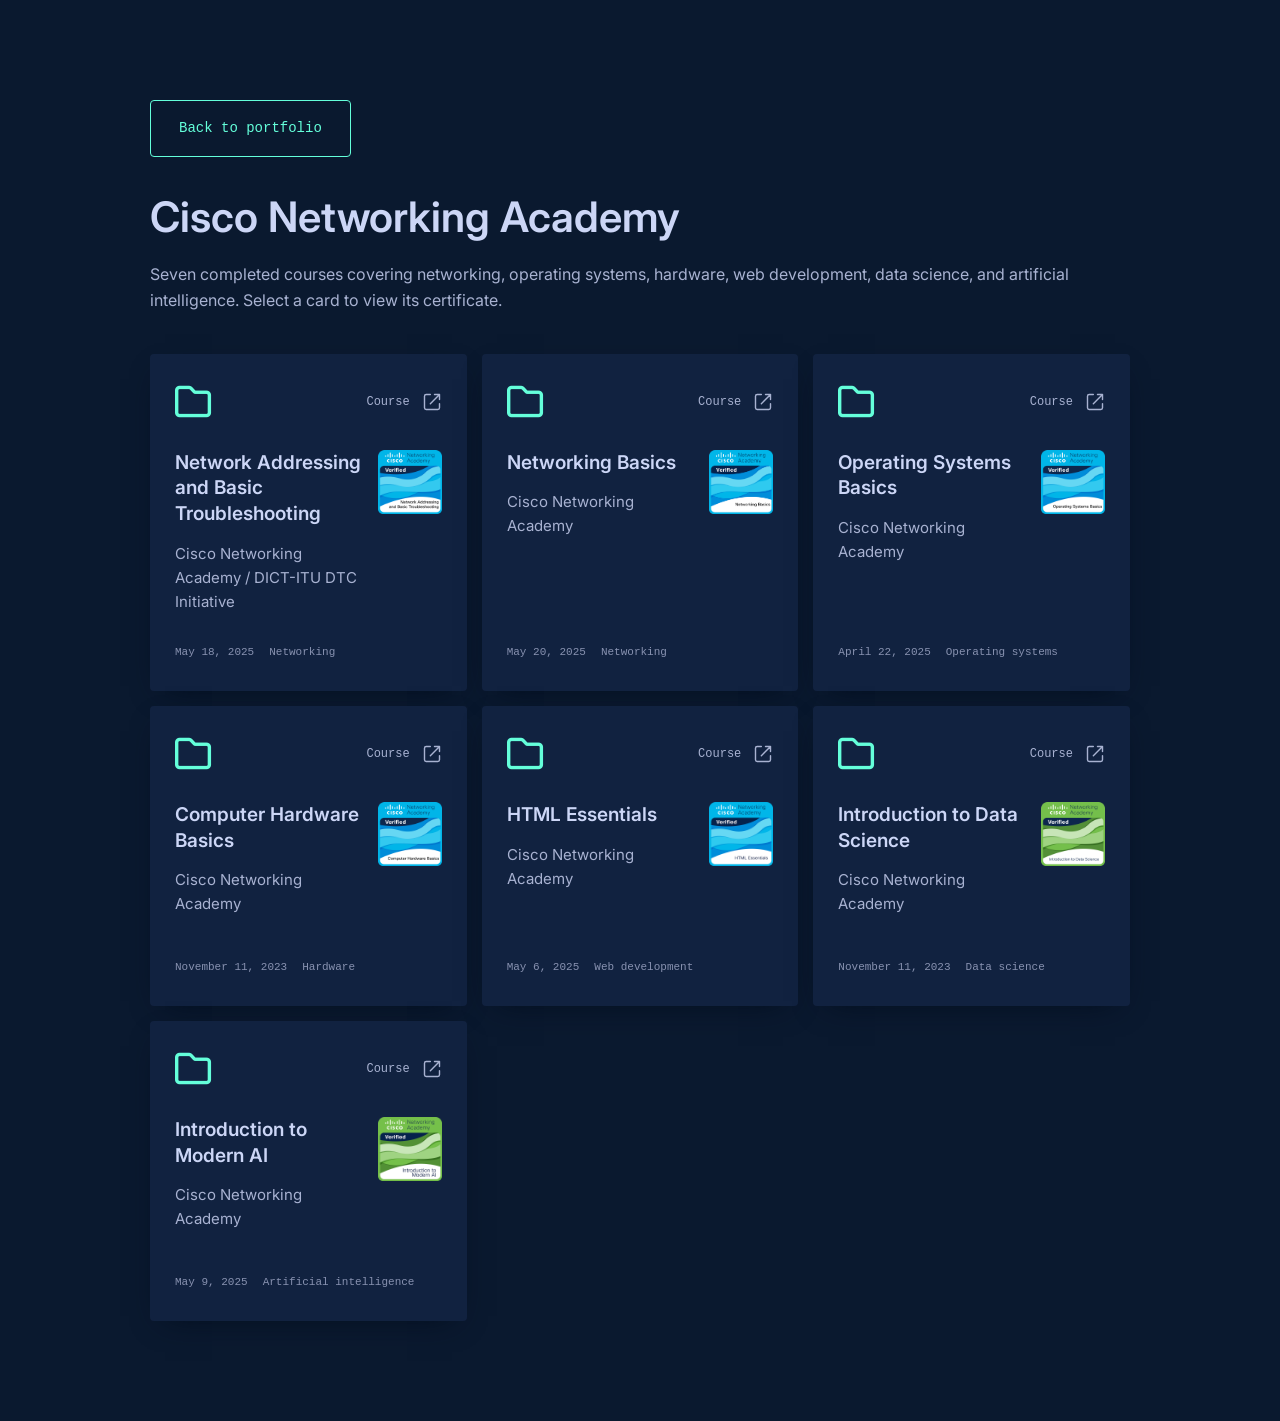
==== cisco-netacad-certifications.html @ fe05e10e "Add files via upload commit" ====
<!DOCTYPE html>
<html lang="en">
<head>
  <meta charset="UTF-8" />
  <meta name="viewport" content="width=device-width, initial-scale=1.0" />
  <title>Cisco Networking Academy Courses | Josua Cabanting</title>
  <link rel="stylesheet" href="style.css" />
  <link rel="stylesheet" href="https://cdnjs.cloudflare.com/ajax/libs/font-awesome/6.5.0/css/all.min.css" />
</head>
<body>
<main>
  <section class="credential-detail" aria-labelledby="netacad-heading">
    <a class="button" href="index.html#certifications">Back to portfolio</a>
    <h1 id="netacad-heading">Cisco Networking Academy</h1>
    <p class="credential-detail-intro">Seven completed courses covering networking, operating systems, hardware, web development, data science, and artificial intelligence. Select a card to view its certificate.</p>
    <div class="credentials-grid">
      <a class="credential-card" href="assets/certificates/CISCO%20NETWORKING%20ACADEMY/Network%20Addressing%20and%20Basic%20Troubleshooting%20Certificate.pdf" target="_blank" rel="noopener noreferrer" aria-label="View Network Addressing and Basic Troubleshooting certificate PDF (opens in a new tab)">
      <div class="credential-card-top"><i class="far fa-folder" aria-hidden="true"></i><span class="credential-card-kind">Course<svg viewBox="0 0 24 24" fill="none" stroke="currentColor" stroke-width="1.7" stroke-linecap="round" stroke-linejoin="round" aria-hidden="true"><path d="M15 3h6v6M10 14 21 3M21 14v5a2 2 0 0 1-2 2H5a2 2 0 0 1-2-2V5a2 2 0 0 1 2-2h5"/></svg></span></div>
      <div class="credential-content"><div class="credential-text"><h3>Network Addressing and Basic Troubleshooting</h3>
      <p>Cisco Networking Academy / DICT-ITU DTC Initiative</p></div><img class="credential-badge" src="assets/certificates/CISCO%20NETWORKING%20ACADEMY%20BADGE/Network%20Addressing%20and%20Basic%20Troubleshooting%20Badge.png" alt="Network Addressing and Basic Troubleshooting badge" width="64" height="64" loading="lazy" decoding="async" /></div>
      
      <ul class="credential-meta"><li>May 18, 2025</li><li>Networking</li></ul>
    </a>
      <a class="credential-card" href="assets/certificates/CISCO%20NETWORKING%20ACADEMY/Networking%20Basics%20Certificate.pdf" target="_blank" rel="noopener noreferrer" aria-label="View Networking Basics certificate PDF (opens in a new tab)">
      <div class="credential-card-top"><i class="far fa-folder" aria-hidden="true"></i><span class="credential-card-kind">Course<svg viewBox="0 0 24 24" fill="none" stroke="currentColor" stroke-width="1.7" stroke-linecap="round" stroke-linejoin="round" aria-hidden="true"><path d="M15 3h6v6M10 14 21 3M21 14v5a2 2 0 0 1-2 2H5a2 2 0 0 1-2-2V5a2 2 0 0 1 2-2h5"/></svg></span></div>
      <div class="credential-content"><div class="credential-text"><h3>Networking Basics</h3>
      <p>Cisco Networking Academy</p></div><img class="credential-badge" src="assets/certificates/CISCO%20NETWORKING%20ACADEMY%20BADGE/Networking%20Basics%20Badge.png" alt="Networking Basics badge" width="64" height="64" loading="lazy" decoding="async" /></div>
      
      <ul class="credential-meta"><li>May 20, 2025</li><li>Networking</li></ul>
    </a>
      <a class="credential-card" href="assets/certificates/CISCO%20NETWORKING%20ACADEMY/Operating%20System%20Basics.pdf" target="_blank" rel="noopener noreferrer" aria-label="View Operating Systems Basics certificate PDF (opens in a new tab)">
      <div class="credential-card-top"><i class="far fa-folder" aria-hidden="true"></i><span class="credential-card-kind">Course<svg viewBox="0 0 24 24" fill="none" stroke="currentColor" stroke-width="1.7" stroke-linecap="round" stroke-linejoin="round" aria-hidden="true"><path d="M15 3h6v6M10 14 21 3M21 14v5a2 2 0 0 1-2 2H5a2 2 0 0 1-2-2V5a2 2 0 0 1 2-2h5"/></svg></span></div>
      <div class="credential-content"><div class="credential-text"><h3>Operating Systems Basics</h3>
      <p>Cisco Networking Academy</p></div><img class="credential-badge" src="assets/certificates/CISCO%20NETWORKING%20ACADEMY%20BADGE/Operating%20System%20Basics%20Badge.png" alt="Operating Systems Basics badge" width="64" height="64" loading="lazy" decoding="async" /></div>
      
      <ul class="credential-meta"><li>April 22, 2025</li><li>Operating systems</li></ul>
    </a>
      <a class="credential-card" href="assets/certificates/CISCO%20NETWORKING%20ACADEMY/Computer%20Hardware%20Basics.pdf" target="_blank" rel="noopener noreferrer" aria-label="View Computer Hardware Basics certificate PDF (opens in a new tab)">
      <div class="credential-card-top"><i class="far fa-folder" aria-hidden="true"></i><span class="credential-card-kind">Course<svg viewBox="0 0 24 24" fill="none" stroke="currentColor" stroke-width="1.7" stroke-linecap="round" stroke-linejoin="round" aria-hidden="true"><path d="M15 3h6v6M10 14 21 3M21 14v5a2 2 0 0 1-2 2H5a2 2 0 0 1-2-2V5a2 2 0 0 1 2-2h5"/></svg></span></div>
      <div class="credential-content"><div class="credential-text"><h3>Computer Hardware Basics</h3>
      <p>Cisco Networking Academy</p></div><img class="credential-badge" src="assets/certificates/CISCO%20NETWORKING%20ACADEMY%20BADGE/Computer%20Hardware%20Basics.png" alt="Computer Hardware Basics badge" width="64" height="64" loading="lazy" decoding="async" /></div>
      
      <ul class="credential-meta"><li>November 11, 2023</li><li>Hardware</li></ul>
    </a>
      <a class="credential-card" href="assets/certificates/CISCO%20NETWORKING%20ACADEMY/HTML%20Essentials%20Certificate.pdf" target="_blank" rel="noopener noreferrer" aria-label="View HTML Essentials certificate PDF (opens in a new tab)">
      <div class="credential-card-top"><i class="far fa-folder" aria-hidden="true"></i><span class="credential-card-kind">Course<svg viewBox="0 0 24 24" fill="none" stroke="currentColor" stroke-width="1.7" stroke-linecap="round" stroke-linejoin="round" aria-hidden="true"><path d="M15 3h6v6M10 14 21 3M21 14v5a2 2 0 0 1-2 2H5a2 2 0 0 1-2-2V5a2 2 0 0 1 2-2h5"/></svg></span></div>
      <div class="credential-content"><div class="credential-text"><h3>HTML Essentials</h3>
      <p>Cisco Networking Academy</p></div><img class="credential-badge" src="assets/certificates/CISCO%20NETWORKING%20ACADEMY%20BADGE/HTML%20Essentials%20Badge.png" alt="HTML Essentials badge" width="64" height="64" loading="lazy" decoding="async" /></div>
      
      <ul class="credential-meta"><li>May 6, 2025</li><li>Web development</li></ul>
    </a>
      <a class="credential-card" href="assets/certificates/CISCO%20NETWORKING%20ACADEMY/Introduction%20to%20Data%20Science.pdf" target="_blank" rel="noopener noreferrer" aria-label="View Introduction to Data Science certificate PDF (opens in a new tab)">
      <div class="credential-card-top"><i class="far fa-folder" aria-hidden="true"></i><span class="credential-card-kind">Course<svg viewBox="0 0 24 24" fill="none" stroke="currentColor" stroke-width="1.7" stroke-linecap="round" stroke-linejoin="round" aria-hidden="true"><path d="M15 3h6v6M10 14 21 3M21 14v5a2 2 0 0 1-2 2H5a2 2 0 0 1-2-2V5a2 2 0 0 1 2-2h5"/></svg></span></div>
      <div class="credential-content"><div class="credential-text"><h3>Introduction to Data Science</h3>
      <p>Cisco Networking Academy</p></div><img class="credential-badge" src="assets/certificates/CISCO%20NETWORKING%20ACADEMY%20BADGE/Introduction%20to%20Data%20Science-Badge.png" alt="Introduction to Data Science badge" width="64" height="64" loading="lazy" decoding="async" /></div>
      
      <ul class="credential-meta"><li>November 11, 2023</li><li>Data science</li></ul>
    </a>
      <a class="credential-card" href="assets/certificates/CISCO%20NETWORKING%20ACADEMY/Introduction%20to%20Modern%20AI%20Certficate.pdf" target="_blank" rel="noopener noreferrer" aria-label="View Introduction to Modern AI certificate PDF (opens in a new tab)">
      <div class="credential-card-top"><i class="far fa-folder" aria-hidden="true"></i><span class="credential-card-kind">Course<svg viewBox="0 0 24 24" fill="none" stroke="currentColor" stroke-width="1.7" stroke-linecap="round" stroke-linejoin="round" aria-hidden="true"><path d="M15 3h6v6M10 14 21 3M21 14v5a2 2 0 0 1-2 2H5a2 2 0 0 1-2-2V5a2 2 0 0 1 2-2h5"/></svg></span></div>
      <div class="credential-content"><div class="credential-text"><h3>Introduction to Modern AI</h3>
      <p>Cisco Networking Academy</p></div><img class="credential-badge" src="assets/certificates/CISCO%20NETWORKING%20ACADEMY%20BADGE/Introduction%20to%20Modern%20AI%20Badge.png" alt="Introduction to Modern AI badge" width="64" height="64" loading="lazy" decoding="async" /></div>
      
      <ul class="credential-meta"><li>May 9, 2025</li><li>Artificial intelligence</li></ul>
    </a>
    </div>
  </section>
</main>
</body>
</html>
---- style.css ----
@import url('https://fonts.googleapis.com/css2?family=Inter:wght@400;500;600;700&display=swap');

:root {
  --navy: #0a192f;
  --light-navy: #112240;
  --lightest-navy: #233554;
  --scrollbar-thumb: #495670;
  --slate: #8892b0;
  --light-slate: #a8b2d1;
  --lightest-slate: #ccd6f6;
  --white: #e6f1ff;
  --green: #64ffda;
  --logo-letter: #45b8a5;
  --green-tint: rgba(100,255,218,0.1);
  --font-sans: 'Inter', -apple-system, BlinkMacSystemFont, 'Segoe UI', sans-serif;
  --font-mono: 'SF Mono', Consolas, 'Liberation Mono', monospace;
}
* { box-sizing: border-box; margin: 0; padding: 0; }
html { scroll-behavior: smooth; -webkit-text-size-adjust: 100%; text-size-adjust: 100%; }
/* Firefox and modern Chromium; the pseudo-elements cover older Chromium/Safari. */
html { scrollbar-width: thin; scrollbar-color: var(--scrollbar-thumb) var(--navy); }
::-webkit-scrollbar { width: 12px; height: 12px; }
::-webkit-scrollbar-track { background: var(--navy); }
::-webkit-scrollbar-thumb { background: var(--scrollbar-thumb); border: 3px solid var(--navy); border-radius: 10px; }
::-webkit-scrollbar-thumb:hover { background: var(--slate); }
::-webkit-scrollbar-corner { background: var(--navy); }
body { background: var(--navy); color: var(--slate); font: 18px/1.6 var(--font-sans); overflow-wrap: break-word; }
body.menu-open { overflow: hidden; }
::selection { background: var(--lightest-navy); color: var(--lightest-slate); }
a { color: inherit; text-decoration: none; transition: color .2s; }
a:hover { color: var(--green); }
button { font: inherit; cursor: pointer; }
img, svg { display: block; max-width: 100%; }
a:focus-visible, button:focus-visible, [tabindex='0']:focus-visible { outline: 2px dashed var(--green); outline-offset: 5px; }
h1, h2, h3 { color: var(--lightest-slate); line-height: 1.2; font-weight: 600; }
.skip-link { position: fixed; top: 0; left: 20px; padding: 12px 20px; color: var(--navy); background: var(--green); transform: translateY(-150%); z-index: 5000; }
.skip-link:focus { transform: translateY(0); }

/* Header */
.navbar { position: fixed; inset: 0 0 auto; height: 100px; padding: 0 50px; display: flex; align-items: center; justify-content: space-between; gap: 30px; background: rgba(10,25,47,.94); border-bottom: 1px solid transparent; -webkit-backdrop-filter: blur(10px); backdrop-filter: blur(10px); z-index: 1000; transition: height .25s, box-shadow .25s, border-color .25s; }
.navbar.is-scrolled { height: 70px; border-bottom-color: rgba(35,53,84,.3); box-shadow: 0 10px 30px -10px rgba(2,12,27,.7); }
.logo-btn { display: block; width: 48px; height: 56px; flex-shrink: 0; color: var(--green); }
.logo-btn svg { width: 100%; height: 100%; overflow: visible; stroke: currentColor; stroke-width: 5; stroke-linejoin: round; }
.logo-btn .logo-shadow { fill: var(--green); stroke: none; }
.logo-btn .logo-face { transform: translate(0, 0); transition: transform .2s ease; }
.logo-btn .logo-face polygon { fill: var(--navy); }
.logo-btn svg text { fill: var(--green); stroke: none; }
.logo-btn:hover .logo-face, .logo-btn:focus-visible .logo-face { transform: translate(-5px, -5px); }
.nav-panel, .nav-links { display: flex; align-items: center; gap: 30px; }
.navbar a { font: 13px var(--font-mono); color: var(--lightest-slate); }
.navbar a:hover { color: var(--green); }
.navbar .logo-btn { color: var(--green); }
.nav-links a span { color: var(--green); margin-right: 6px; }
.button, .resume-btn, .contact-button { display: inline-flex; align-items: center; justify-content: center; width: fit-content; min-height: 56px; padding: 17px 28px; border: 1px solid var(--green); border-radius: 4px; background: transparent; color: var(--green); font: 14px/1.5 var(--font-mono); transition: background .2s, transform .2s; }
.navbar .resume-btn { min-height: 40px; padding: 10px 16px; color: var(--green); }
.button:hover, .resume-btn:hover, .contact-button:hover { background: var(--green-tint); transform: translateY(-3px); }
.menu-toggle, .menu-backdrop { display: none; }

/* Shared content rhythm */
section { width: calc(100% - 300px); max-width: 1000px; margin: 0 auto; padding: 100px 0; scroll-margin-top: 90px; }
.section-title { display: flex; align-items: center; gap: 10px; margin-bottom: 40px; font-size: clamp(24px, 3vw, 28px); line-height: 1.1; letter-spacing: -.5px; }
.section-number { color: var(--green); font: 20px var(--font-mono); font-weight: 400; }
.section-title::after { content: ''; height: 1px; flex: 1; max-width: 300px; margin-left: 10px; background: var(--lightest-navy); }
.hero { min-height: 100vh; min-height: 100svh; display: flex; flex-direction: column; justify-content: center; align-items: flex-start; padding: 140px 0 100px; }
.hero .intro { color: var(--green); font: 16px var(--font-mono); margin-bottom: 24px; }
/* Inter has taller glyphs than the reference's Calibre at the same CSS size. */
.hero h1, .hero h2 { font-size: clamp(40px, 5.5vw, 68px); line-height: 1.1; letter-spacing: -1.5px; }
.hero h2 { color: var(--slate); font-size: clamp(40px, 5.1vw, 64px); margin-top: 10px; }
.hero .summary { max-width: 540px; font-size: 16px; line-height: 1.6; margin: 28px 0 50px; }
.hero .button { min-height: 56px; }

/* About */
.about-section { max-width: 900px; }
.about-content { display: grid; grid-template-columns: minmax(0, 3fr) minmax(0, 2fr); gap: 50px; align-items: start; }
.about-content .text p { margin-bottom: 15px; font-size: 17px; }
.skills-list { display: grid; grid-template-columns: repeat(2, minmax(0,1fr)); gap: 8px 15px; list-style: none; margin-top: 20px; font: 13px/1.6 var(--font-mono); }
.skills-list li { position: relative; padding-left: 20px; }
.skills-list li::before, .tab-panel li::before { content: '\25B9'; color: var(--green); position: absolute; left: 0; }
.about-content .image { padding-top: 5px; }
.img-wrapper { position: relative; isolation: isolate; max-width: 300px; margin: 0 auto; border-radius: 4px; background: var(--green); }
.img-wrapper::after { content: ''; position: absolute; inset: 18px -18px -18px 18px; border: 2px solid var(--green); border-radius: 4px; z-index: -1; transition: transform .2s; }
.img-wrapper img { width: 100%; aspect-ratio: 1; object-fit: cover; border-radius: 4px; filter: grayscale(100%); opacity: .8; mix-blend-mode: multiply; transition: filter .2s, opacity .2s; }
.img-wrapper:hover img { filter: none; opacity: 1; mix-blend-mode: normal; }
.img-wrapper:hover::after { transform: translate(-4px,-4px); }

/* Work experience */
.experience-section { max-width: 700px; }
.experience-wrapper { display: flex; gap: 30px; min-height: 300px; }
.tab-list { display: flex; flex-direction: column; flex: 0 0 140px; }
.tab-button { min-height: 44px; padding: 12px 20px; border: 0; border-left: 2px solid var(--lightest-navy); background: transparent; color: var(--slate); text-align: left; font: 13px var(--font-mono); }
.tab-button:hover, .tab-button.active { background: var(--light-navy); color: var(--green); border-left-color: var(--green); }
.tab-panels { flex: 1; min-width: 0; }
.tab-panel { display: none; }
.tab-panel.active { display: block; }
.tab-panel h3 { font-size: 20px; line-height: 1.5; }
.company { color: var(--green); }
.range { font: 13px/1.5 var(--font-mono); margin: 5px 0 24px; }
.job-details { font: 13px/1.6 var(--font-mono); margin: -12px 0 24px; color: var(--light-slate); }
.tab-panel ul { list-style: none; }
.tab-panel li { position: relative; padding-left: 25px; margin-bottom: 12px; font-size: 17px; }

/* Featured work with overlapping descriptions and alternating layouts. */
.featured-project { display: grid; grid-template-columns: repeat(12,minmax(0,1fr)); align-items: center; margin-bottom: 100px; }
.featured-project:last-child { margin-bottom: 0; }
.project-art { grid-column: 1 / 8; grid-row: 1; min-height: 310px; border-radius: 4px; display: flex; flex-direction: column; align-items: center; justify-content: center; background: linear-gradient(135deg, #12323e, var(--light-navy)); color: var(--green); padding: 35px; }
.project-art svg { width: 240px; opacity: .65; }
.project-art span { margin-top: 18px; font: 12px var(--font-mono); opacity: .7; }
.project-screenshot { position: relative; min-height: 0; padding: 0; overflow: hidden; background: var(--green); box-shadow: 0 10px 30px -15px #020c1b; }
.project-screenshot::after { content: ''; position: absolute; inset: 0; background: rgba(10,25,47,.4); pointer-events: none; transition: opacity .25s; }
.project-screenshot img { width: 100%; height: auto; aspect-ratio: 8 / 5; object-fit: cover; object-position: left top; filter: grayscale(100%) contrast(1.05); mix-blend-mode: multiply; transition: filter .25s; }
.project-screenshot:hover img, .project-screenshot:focus-visible img { filter: none; mix-blend-mode: normal; }
.project-screenshot:hover::after, .project-screenshot:focus-visible::after { opacity: 0; }
.project-content { grid-column: 7 / -1; grid-row: 1; position: relative; text-align: right; z-index: 1; }
.project-eyebrow { color: var(--green); font: 13px/1.5 var(--font-mono); margin-bottom: 10px; }
.project-content h3 { font-size: 24px; line-height: 1.1; letter-spacing: -.5px; margin-bottom: 25px; }
.featured-project--inventory .project-content h3 { font-size: 20px; line-height: 1.3; letter-spacing: -.3px; margin-left: calc(16.6667% + 20px); }
.project-description { padding: 25px; background: var(--light-navy); border-radius: 4px; color: var(--light-slate); box-shadow: 0 10px 30px -15px #020c1b; font-size: 16px; line-height: 1.5; }
.project-tags { display: flex; justify-content: flex-end; flex-wrap: wrap; gap: 10px 18px; list-style: none; margin-top: 25px; font: 13px/1.5 var(--font-mono); color: var(--light-slate); }
.featured-project:nth-of-type(even) .project-art { grid-column: 6 / -1; }
.featured-project:nth-of-type(even) .project-content { grid-column: 1 / 7; text-align: left; }
.featured-project:nth-of-type(even) .project-tags { justify-content: flex-start; }
.project-links { display: flex; justify-content: flex-end; gap: 10px; margin-top: 15px; }
.project-links a { display: inline-flex; align-items: center; justify-content: center; width: 44px; height: 44px; color: var(--lightest-slate); }
.project-links a:hover { color: var(--green); }
.project-links svg { width: 22px; height: 22px; }
.featured-project:nth-of-type(even) .project-links { justify-content: flex-start; }

/* Learning cards follow the reference's noteworthy-project grid. */
.credentials-section > h2 { text-align: center; font-size: clamp(23px, 3vw, 28px); line-height: 1.3; letter-spacing: -.5px; }
.credentials-subtitle { margin: 15px auto 45px; text-align: center; color: var(--green); font: 13px/1.7 var(--font-mono); }
.credentials-grid { display: grid; grid-template-columns: repeat(3, minmax(0, 1fr)); gap: 15px; }
.credential-card { display: flex; flex-direction: column; min-width: 0; min-height: 300px; padding: 30px 25px; border-radius: 4px; background: var(--light-navy); box-shadow: 0 10px 30px -15px #020c1b; cursor: pointer; transition: transform .25s; }
.credential-card[hidden], .credentials-toggle[hidden] { display: none; }
.credential-card:hover, .credential-card:focus-visible { transform: translateY(-7px); }
.credential-card-top { display: flex; align-items: center; justify-content: space-between; gap: 12px; margin-bottom: 30px; }
.credential-card-top i { font-size: 36px; color: var(--green); }
.credential-card-top span { color: var(--light-slate); font: 12px var(--font-mono); }
.credential-card-kind { display: inline-flex; align-items: center; gap: 12px; }
.credential-card-kind svg { width: 20px; height: 20px; }
.credential-content { display: grid; grid-template-columns: minmax(0, 1fr) 64px; align-items: start; gap: 12px; }
.credential-text { min-width: 0; }
.credential-badge { width: 64px; height: 64px; object-fit: contain; border-radius: 4px; }
.credential-logo { padding: 5px; background: #fff; }
.credential-badge-set { display: grid; grid-template-columns: repeat(5, minmax(0, 1fr)); gap: 8px; margin-top: 20px; }
.credential-badge-set img { width: 100%; height: 44px; object-fit: contain; }
.credential-detail > .button { margin-bottom: 35px; }
.credential-detail h1 { font-size: clamp(26px, 4vw, 42px); line-height: 1.2; }
.credential-detail-intro { margin: 20px 0 40px; font-size: 16px; color: var(--light-slate); }
.credential-card h3 { font-size: 19px; line-height: 1.35; margin-bottom: 15px; transition: color .2s; }
.credential-card:hover h3, .credential-card:focus-visible h3, .credential-card:hover .credential-card-kind, .credential-card:focus-visible .credential-card-kind { color: var(--green); }
.credential-card p { font-size: 15px; line-height: 1.6; color: var(--light-slate); }
.credential-card .credential-status { margin-top: 12px; font: 11px/1.6 var(--font-mono); color: var(--slate); }
.credentials-toggle { display: flex; margin: 45px auto 0; }
.credential-meta { display: flex; flex-wrap: wrap; gap: 8px 15px; list-style: none; margin-top: auto; padding-top: 30px; color: var(--slate); font: 11px/1.6 var(--font-mono); }

/* Contact and edge rails */
.contact-section { max-width: 600px; text-align: center; padding: 120px 0 160px; }
.contact-subtitle { color: var(--green); font: 16px var(--font-mono); margin-bottom: 20px; }
.contact-subtitle .section-number { font-size: inherit; }
.contact-title { font-size: clamp(40px, 5vw, 60px); margin-bottom: 22px; }
.contact-content p { font-size: 17px; }
.contact-button { margin-top: 45px; }
.contact-content .contact-phone { margin-top: 20px; font: 14px/1.6 var(--font-mono); }
.contact-phone a { display: inline-flex; align-items: center; justify-content: center; gap: 10px; min-height: 44px; padding: 8px 12px; color: var(--green); }
.contact-phone a:hover { text-decoration: underline; text-underline-offset: 4px; }
footer { padding: 20px 24px 28px; text-align: center; font: 12px/1.8 var(--font-mono); }
.social-icons, .email-container { position: fixed; bottom: 0; z-index: 20; }
.social-icons { left: 40px; }
.social-icons ul { list-style: none; display: flex; flex-direction: column; align-items: center; gap: 5px; }
.social-icons a { display: flex; align-items: center; justify-content: center; width: 40px; height: 44px; font-size: 19px; transition: transform .2s, color .2s; }
.social-icons a:hover { transform: translateY(-3px); }
.email-container { right: 40px; display: flex; align-items: center; flex-direction: column; }
.email-link { padding: 10px; margin-bottom: 20px; writing-mode: vertical-rl; font: 12px var(--font-mono); letter-spacing: .1em; }
.social-icons::after, .email-container::after { content: ''; display: block; width: 1px; height: 90px; margin: 20px auto 0; background: var(--light-slate); }
.email-container::after { margin-top: 0; }

/* Intro animation */
#page-loader { position: fixed; inset: 0; display: flex; align-items: center; justify-content: center; background: #020c1b; z-index: 2000; pointer-events: none; animation: loaderExit .35s ease 1.85s forwards; transition: opacity .3s, visibility .3s; }
#page-loader.fade-out { opacity: 0; visibility: hidden; }
.loader-hex { width: 100px; height: 100px; transform-origin: center; animation: loaderShrink .35s ease-in-out 1.5s forwards; }
.hex-outline { fill: none; stroke: var(--green); stroke-width: 5; stroke-linejoin: round; stroke-linecap: round; stroke-dasharray: 1; stroke-dashoffset: 1; animation: drawHex .9s ease-in-out forwards; }
.hex-letter { fill: var(--logo-letter); font: 500 42px var(--font-sans); opacity: 0; animation: fadeIn .3s ease .7s forwards; }
@keyframes drawHex {
  0% { stroke-dashoffset: 1; stroke-dasharray: 1; }
  99.9% { stroke-dashoffset: 0; stroke-dasharray: 1; }
  100% { stroke-dashoffset: 0; stroke-dasharray: none; }
}
@keyframes fadeIn { to { opacity: 1; } }
@keyframes loaderShrink { to { transform: scale(.1); opacity: 0; } }
@keyframes loaderExit { to { opacity: 0; visibility: hidden; } }

@media (max-width: 1080px) {
  .credentials-grid { grid-template-columns: repeat(2, minmax(0, 1fr)); }
  section { width: calc(100% - 200px); }
  .navbar { padding: 0 40px; }
  .nav-panel, .nav-links { gap: 20px; }
  .social-icons { left: 20px; }
  .email-container { right: 20px; }
  .about-content { gap: 35px; }
}
@media (max-width: 768px) {
  section { width: calc(100% - 100px); padding: 80px 0; scroll-margin-top: 80px; }
  .navbar { height: 80px; padding: 0 30px; }
  .navbar.is-scrolled { height: 80px; }
  .nav-panel { gap: 15px; }
  .nav-links { gap: 15px; }
  .navbar a { font-size: 11px; }
  .nav-links a span { margin-right: 3px; }
  .hero { padding: 130px 0 100px; }
  .hero h1, .hero h2 { font-size: clamp(36px,7vw,52px); letter-spacing: -1px; }
  .about-content { grid-template-columns: 1fr; }
  .about-content .image { max-width: 260px; width: 75%; margin: 20px auto 0; }
  .section-title::after { margin-left: 0; }
  .project-content, .featured-project:nth-of-type(even) .project-content { grid-column: 1 / -1; text-align: left; padding: 35px; }
  .project-art, .featured-project:nth-of-type(even) .project-art { grid-column: 1 / -1; align-self: stretch; min-height: 300px; opacity: .15; }
  .project-art span { display: none; }
  .project-description { padding: 0; background: transparent; box-shadow: none; }
  .project-tags { justify-content: flex-start; }
  .project-links { justify-content: flex-start; }
  .featured-project { margin-bottom: 40px; background: var(--light-navy); border-radius: 4px; }
  .featured-project--inventory { display: block; overflow: hidden; }
  .featured-project--inventory .project-screenshot { min-height: 0; opacity: 1; border-radius: 4px 4px 0 0; }
  .featured-project--inventory .project-screenshot img { aspect-ratio: auto; filter: none; mix-blend-mode: normal; }
  .featured-project--inventory .project-screenshot::after { display: none; }
  .featured-project--inventory .project-content h3 { margin-left: 0; }
  .social-icons, .email-container { position: static; }
  .social-icons ul { flex-direction: row; justify-content: center; gap: 15px; }
  .social-icons::after, .email-container::after { display: none; }
  .email-container { padding: 10px 24px 25px; }
  .email-link { writing-mode: horizontal-tb; margin-bottom: 0; overflow-wrap: anywhere; text-align: center; }
  .contact-section { padding: 100px 0; }
}
/* The enhanced drawer only hides links once JavaScript is ready. */
@media (max-width: 700px) {
  .navbar { height: auto; min-height: 80px; flex-wrap: wrap; }
  .nav-panel { flex: 1; flex-wrap: wrap; justify-content: flex-end; padding: 15px 0; }
  .nav-links { flex-wrap: wrap; justify-content: flex-end; }
  .nav-ready.navbar { height: 80px; flex-wrap: nowrap; }
  .nav-ready .nav-panel { position: fixed; top: 0; right: 0; width: min(75vw,400px); height: 100vh; height: 100dvh; padding: 100px 30px 50px; flex-direction: column; flex-wrap: nowrap; justify-content: center; gap: 35px; background: var(--light-navy); box-shadow: -10px 0 30px -15px #020c1b; transform: translateX(110%); visibility: hidden; transition: transform .25s, visibility .25s; overflow-y: auto; }
  .nav-ready.nav-open .nav-panel { transform: translateX(0); visibility: visible; }
  .nav-ready .nav-links { flex-direction: column; gap: 18px; }
  .nav-links a { min-height: 44px; display: flex; align-items: center; }
  .nav-ready .nav-links a { flex-direction: column; justify-content: center; font-size: 16px; gap: 6px; }
  .nav-ready .nav-links a span { font-size: 14px; margin: 0; }
  .nav-ready .resume-btn { min-height: 48px; padding: 12px 30px; font-size: 14px; }
  .nav-ready .menu-toggle { display: flex; flex-direction: column; justify-content: center; align-items: flex-end; gap: 7px; width: 44px; height: 44px; border: 0; background: transparent; z-index: 1; }
  .menu-toggle span { display: block; width: 30px; height: 2px; background: var(--green); transition: transform .2s, opacity .2s; }
  .menu-toggle span:nth-child(2) { width: 25px; }
  .menu-toggle span:nth-child(3) { width: 20px; }
  .nav-open .menu-toggle span:first-child { transform: translateY(9px) rotate(45deg); }
  .nav-open .menu-toggle span:nth-child(2) { opacity: 0; }
  .nav-open .menu-toggle span:last-child { width: 30px; transform: translateY(-9px) rotate(-45deg); }
  .menu-backdrop:not([hidden]) { display: block; position: fixed; inset: 0; border: 0; background: rgba(2,12,27,.65); -webkit-backdrop-filter: blur(4px); backdrop-filter: blur(4px); z-index: 999; }
  .experience-wrapper { flex-direction: column; gap: 25px; }
  .tab-list { flex: 0 0 auto; flex-direction: row; overflow-x: auto; }
  .tab-button { flex-shrink: 0; border-left: 0; border-bottom: 2px solid var(--lightest-navy); padding: 12px 16px; }
  .tab-button:hover, .tab-button.active { border-bottom-color: var(--green); }
}
@media (max-width: 480px) {
  .credentials-grid { grid-template-columns: 1fr; }
  .credential-card { min-height: 260px; }
  body { font-size: 16px; }
  section { width: calc(100% - 50px); padding: 70px 0; }
  .navbar { padding: 0 25px; }
  .hero { padding: 120px 0 80px; }
  .hero .intro { font-size: 14px; margin-bottom: 22px; }
  .hero h1, .hero h2 { font-size: clamp(30px,8.5vw,38px); letter-spacing: -1px; }
  .hero .summary { font-size: 16px; margin: 24px 0 35px; }
  .hero .button { padding: 17px 24px; }
  .section-title { font-size: 23px; gap: 8px; }
  .section-number { font-size: 16px; }
  .about-content .text p, .tab-panel li, .project-description, .contact-content p { font-size: 16px; }
  .project-content, .featured-project:nth-of-type(even) .project-content { padding: 28px 24px; }
  .project-content h3 { font-size: 23px; }
  .project-tags { gap: 8px 12px; }
  .skills-list { font-size: 12px; }
}
@media (max-width: 700px) and (max-height: 600px) {
  .nav-ready .nav-panel { justify-content: flex-start; padding: 80px 24px 32px; }
}
@media (max-width: 360px) {
  .skills-list { grid-template-columns: 1fr; }
  .section-title { font-size: 21px; }
}
@media (prefers-reduced-motion: reduce) {
  html { scroll-behavior: auto; }
  *, *::before, *::after { animation-duration: .01ms !important; animation-delay: 0ms !important; transition-duration: .01ms !important; }
}
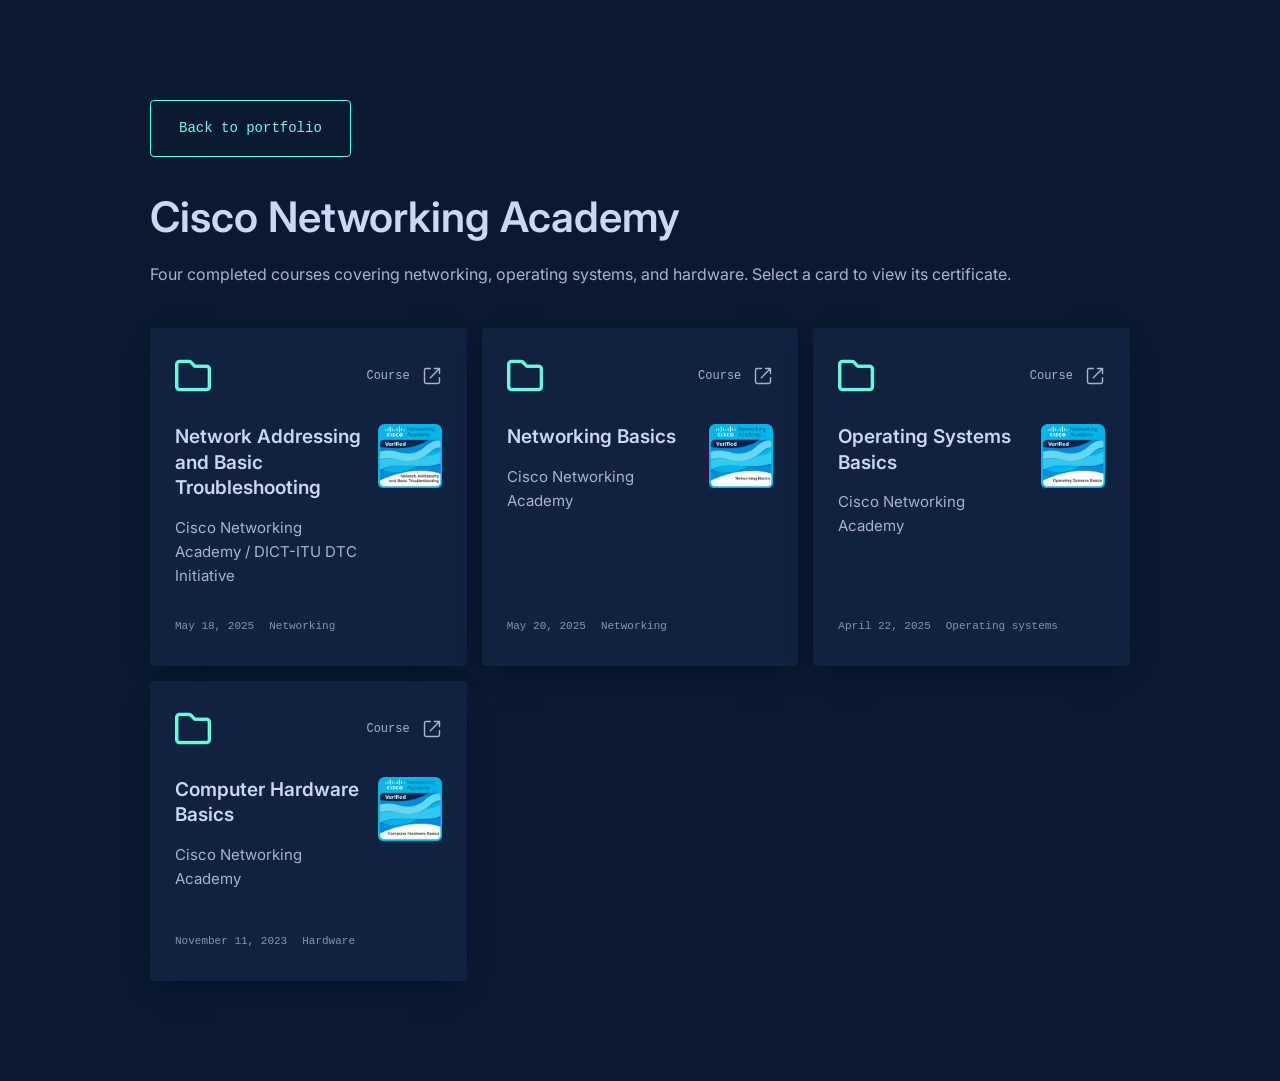
==== commit b4aa2517: "Add files via upload commit" ====
--- a/cisco-netacad-certifications.html
+++ b/cisco-netacad-certifications.html
@@ -1,70 +1,50 @@
-<!DOCTYPE html>
-<html lang="en">
-<head>
-  <meta charset="UTF-8" />
-  <meta name="viewport" content="width=device-width, initial-scale=1.0" />
-  <title>Cisco Networking Academy Courses | Josua Cabanting</title>
-  <link rel="stylesheet" href="style.css" />
-  <link rel="stylesheet" href="https://cdnjs.cloudflare.com/ajax/libs/font-awesome/6.5.0/css/all.min.css" />
-</head>
-<body>
-<main>
-  <section class="credential-detail" aria-labelledby="netacad-heading">
-    <a class="button" href="index.html#certifications">Back to portfolio</a>
-    <h1 id="netacad-heading">Cisco Networking Academy</h1>
-    <p class="credential-detail-intro">Seven completed courses covering networking, operating systems, hardware, web development, data science, and artificial intelligence. Select a card to view its certificate.</p>
-    <div class="credentials-grid">
-      <a class="credential-card" href="assets/certificates/CISCO%20NETWORKING%20ACADEMY/Network%20Addressing%20and%20Basic%20Troubleshooting%20Certificate.pdf" target="_blank" rel="noopener noreferrer" aria-label="View Network Addressing and Basic Troubleshooting certificate PDF (opens in a new tab)">
-      <div class="credential-card-top"><i class="far fa-folder" aria-hidden="true"></i><span class="credential-card-kind">Course<svg viewBox="0 0 24 24" fill="none" stroke="currentColor" stroke-width="1.7" stroke-linecap="round" stroke-linejoin="round" aria-hidden="true"><path d="M15 3h6v6M10 14 21 3M21 14v5a2 2 0 0 1-2 2H5a2 2 0 0 1-2-2V5a2 2 0 0 1 2-2h5"/></svg></span></div>
-      <div class="credential-content"><div class="credential-text"><h3>Network Addressing and Basic Troubleshooting</h3>
-      <p>Cisco Networking Academy / DICT-ITU DTC Initiative</p></div><img class="credential-badge" src="assets/certificates/CISCO%20NETWORKING%20ACADEMY%20BADGE/Network%20Addressing%20and%20Basic%20Troubleshooting%20Badge.png" alt="Network Addressing and Basic Troubleshooting badge" width="64" height="64" loading="lazy" decoding="async" /></div>
-      
-      <ul class="credential-meta"><li>May 18, 2025</li><li>Networking</li></ul>
-    </a>
-      <a class="credential-card" href="assets/certificates/CISCO%20NETWORKING%20ACADEMY/Networking%20Basics%20Certificate.pdf" target="_blank" rel="noopener noreferrer" aria-label="View Networking Basics certificate PDF (opens in a new tab)">
-      <div class="credential-card-top"><i class="far fa-folder" aria-hidden="true"></i><span class="credential-card-kind">Course<svg viewBox="0 0 24 24" fill="none" stroke="currentColor" stroke-width="1.7" stroke-linecap="round" stroke-linejoin="round" aria-hidden="true"><path d="M15 3h6v6M10 14 21 3M21 14v5a2 2 0 0 1-2 2H5a2 2 0 0 1-2-2V5a2 2 0 0 1 2-2h5"/></svg></span></div>
-      <div class="credential-content"><div class="credential-text"><h3>Networking Basics</h3>
-      <p>Cisco Networking Academy</p></div><img class="credential-badge" src="assets/certificates/CISCO%20NETWORKING%20ACADEMY%20BADGE/Networking%20Basics%20Badge.png" alt="Networking Basics badge" width="64" height="64" loading="lazy" decoding="async" /></div>
-      
-      <ul class="credential-meta"><li>May 20, 2025</li><li>Networking</li></ul>
-    </a>
-      <a class="credential-card" href="assets/certificates/CISCO%20NETWORKING%20ACADEMY/Operating%20System%20Basics.pdf" target="_blank" rel="noopener noreferrer" aria-label="View Operating Systems Basics certificate PDF (opens in a new tab)">
-      <div class="credential-card-top"><i class="far fa-folder" aria-hidden="true"></i><span class="credential-card-kind">Course<svg viewBox="0 0 24 24" fill="none" stroke="currentColor" stroke-width="1.7" stroke-linecap="round" stroke-linejoin="round" aria-hidden="true"><path d="M15 3h6v6M10 14 21 3M21 14v5a2 2 0 0 1-2 2H5a2 2 0 0 1-2-2V5a2 2 0 0 1 2-2h5"/></svg></span></div>
-      <div class="credential-content"><div class="credential-text"><h3>Operating Systems Basics</h3>
-      <p>Cisco Networking Academy</p></div><img class="credential-badge" src="assets/certificates/CISCO%20NETWORKING%20ACADEMY%20BADGE/Operating%20System%20Basics%20Badge.png" alt="Operating Systems Basics badge" width="64" height="64" loading="lazy" decoding="async" /></div>
-      
-      <ul class="credential-meta"><li>April 22, 2025</li><li>Operating systems</li></ul>
-    </a>
-      <a class="credential-card" href="assets/certificates/CISCO%20NETWORKING%20ACADEMY/Computer%20Hardware%20Basics.pdf" target="_blank" rel="noopener noreferrer" aria-label="View Computer Hardware Basics certificate PDF (opens in a new tab)">
-      <div class="credential-card-top"><i class="far fa-folder" aria-hidden="true"></i><span class="credential-card-kind">Course<svg viewBox="0 0 24 24" fill="none" stroke="currentColor" stroke-width="1.7" stroke-linecap="round" stroke-linejoin="round" aria-hidden="true"><path d="M15 3h6v6M10 14 21 3M21 14v5a2 2 0 0 1-2 2H5a2 2 0 0 1-2-2V5a2 2 0 0 1 2-2h5"/></svg></span></div>
-      <div class="credential-content"><div class="credential-text"><h3>Computer Hardware Basics</h3>
-      <p>Cisco Networking Academy</p></div><img class="credential-badge" src="assets/certificates/CISCO%20NETWORKING%20ACADEMY%20BADGE/Computer%20Hardware%20Basics.png" alt="Computer Hardware Basics badge" width="64" height="64" loading="lazy" decoding="async" /></div>
-      
-      <ul class="credential-meta"><li>November 11, 2023</li><li>Hardware</li></ul>
-    </a>
-      <a class="credential-card" href="assets/certificates/CISCO%20NETWORKING%20ACADEMY/HTML%20Essentials%20Certificate.pdf" target="_blank" rel="noopener noreferrer" aria-label="View HTML Essentials certificate PDF (opens in a new tab)">
-      <div class="credential-card-top"><i class="far fa-folder" aria-hidden="true"></i><span class="credential-card-kind">Course<svg viewBox="0 0 24 24" fill="none" stroke="currentColor" stroke-width="1.7" stroke-linecap="round" stroke-linejoin="round" aria-hidden="true"><path d="M15 3h6v6M10 14 21 3M21 14v5a2 2 0 0 1-2 2H5a2 2 0 0 1-2-2V5a2 2 0 0 1 2-2h5"/></svg></span></div>
-      <div class="credential-content"><div class="credential-text"><h3>HTML Essentials</h3>
-      <p>Cisco Networking Academy</p></div><img class="credential-badge" src="assets/certificates/CISCO%20NETWORKING%20ACADEMY%20BADGE/HTML%20Essentials%20Badge.png" alt="HTML Essentials badge" width="64" height="64" loading="lazy" decoding="async" /></div>
-      
-      <ul class="credential-meta"><li>May 6, 2025</li><li>Web development</li></ul>
-    </a>
-      <a class="credential-card" href="assets/certificates/CISCO%20NETWORKING%20ACADEMY/Introduction%20to%20Data%20Science.pdf" target="_blank" rel="noopener noreferrer" aria-label="View Introduction to Data Science certificate PDF (opens in a new tab)">
-      <div class="credential-card-top"><i class="far fa-folder" aria-hidden="true"></i><span class="credential-card-kind">Course<svg viewBox="0 0 24 24" fill="none" stroke="currentColor" stroke-width="1.7" stroke-linecap="round" stroke-linejoin="round" aria-hidden="true"><path d="M15 3h6v6M10 14 21 3M21 14v5a2 2 0 0 1-2 2H5a2 2 0 0 1-2-2V5a2 2 0 0 1 2-2h5"/></svg></span></div>
-      <div class="credential-content"><div class="credential-text"><h3>Introduction to Data Science</h3>
-      <p>Cisco Networking Academy</p></div><img class="credential-badge" src="assets/certificates/CISCO%20NETWORKING%20ACADEMY%20BADGE/Introduction%20to%20Data%20Science-Badge.png" alt="Introduction to Data Science badge" width="64" height="64" loading="lazy" decoding="async" /></div>
-      
-      <ul class="credential-meta"><li>November 11, 2023</li><li>Data science</li></ul>
-    </a>
-      <a class="credential-card" href="assets/certificates/CISCO%20NETWORKING%20ACADEMY/Introduction%20to%20Modern%20AI%20Certficate.pdf" target="_blank" rel="noopener noreferrer" aria-label="View Introduction to Modern AI certificate PDF (opens in a new tab)">
-      <div class="credential-card-top"><i class="far fa-folder" aria-hidden="true"></i><span class="credential-card-kind">Course<svg viewBox="0 0 24 24" fill="none" stroke="currentColor" stroke-width="1.7" stroke-linecap="round" stroke-linejoin="round" aria-hidden="true"><path d="M15 3h6v6M10 14 21 3M21 14v5a2 2 0 0 1-2 2H5a2 2 0 0 1-2-2V5a2 2 0 0 1 2-2h5"/></svg></span></div>
-      <div class="credential-content"><div class="credential-text"><h3>Introduction to Modern AI</h3>
-      <p>Cisco Networking Academy</p></div><img class="credential-badge" src="assets/certificates/CISCO%20NETWORKING%20ACADEMY%20BADGE/Introduction%20to%20Modern%20AI%20Badge.png" alt="Introduction to Modern AI badge" width="64" height="64" loading="lazy" decoding="async" /></div>
-      
-      <ul class="credential-meta"><li>May 9, 2025</li><li>Artificial intelligence</li></ul>
-    </a>
-    </div>
-  </section>
-</main>
-</body>
-</html>
+<!DOCTYPE html>
+<html lang="en">
+<head>
+  <meta charset="UTF-8" />
+  <meta name="viewport" content="width=device-width, initial-scale=1.0" />
+  <title>Cisco Networking Academy Courses | Josua Cabanting</title>
+  <link rel="stylesheet" href="style.css?v=20261014-badges" />
+  <link rel="stylesheet" href="https://cdnjs.cloudflare.com/ajax/libs/font-awesome/6.5.0/css/all.min.css" />
+</head>
+<body>
+<main>
+  <section class="credential-detail" aria-labelledby="netacad-heading">
+    <a class="button" href="index.html#certifications">Back to portfolio</a>
+    <h1 id="netacad-heading">Cisco Networking Academy</h1>
+    <p class="credential-detail-intro">Four completed courses covering networking, operating systems, and hardware. Select a card to view its certificate.</p>
+    <div class="credentials-grid">
+      <a class="credential-card" href="assets/certificates/CISCO%20NETWORKING%20ACADEMY/Network%20Addressing%20and%20Basic%20Troubleshooting%20Certificate.pdf" target="_blank" rel="noopener noreferrer" aria-label="View Network Addressing and Basic Troubleshooting certificate PDF (opens in a new tab)">
+      <div class="credential-card-top"><i class="far fa-folder" aria-hidden="true"></i><span class="credential-card-kind">Course<svg viewBox="0 0 24 24" fill="none" stroke="currentColor" stroke-width="1.7" stroke-linecap="round" stroke-linejoin="round" aria-hidden="true"><path d="M15 3h6v6M10 14 21 3M21 14v5a2 2 0 0 1-2 2H5a2 2 0 0 1-2-2V5a2 2 0 0 1 2-2h5"/></svg></span></div>
+      <div class="credential-content"><div class="credential-text"><h3>Network Addressing and Basic Troubleshooting</h3>
+      <p>Cisco Networking Academy / DICT-ITU DTC Initiative</p></div><img class="credential-badge" src="assets/certificates/CISCO%20NETWORKING%20ACADEMY%20BADGE/Network%20Addressing%20and%20Basic%20Troubleshooting%20Badge.png" alt="Network Addressing and Basic Troubleshooting badge" width="64" height="64" loading="lazy" decoding="async" /></div>
+      
+      <ul class="credential-meta"><li>May 18, 2025</li><li>Networking</li></ul>
+    </a>
+      <a class="credential-card" href="assets/certificates/CISCO%20NETWORKING%20ACADEMY/Networking%20Basics%20Certificate.pdf" target="_blank" rel="noopener noreferrer" aria-label="View Networking Basics certificate PDF (opens in a new tab)">
+      <div class="credential-card-top"><i class="far fa-folder" aria-hidden="true"></i><span class="credential-card-kind">Course<svg viewBox="0 0 24 24" fill="none" stroke="currentColor" stroke-width="1.7" stroke-linecap="round" stroke-linejoin="round" aria-hidden="true"><path d="M15 3h6v6M10 14 21 3M21 14v5a2 2 0 0 1-2 2H5a2 2 0 0 1-2-2V5a2 2 0 0 1 2-2h5"/></svg></span></div>
+      <div class="credential-content"><div class="credential-text"><h3>Networking Basics</h3>
+      <p>Cisco Networking Academy</p></div><img class="credential-badge" src="assets/certificates/CISCO%20NETWORKING%20ACADEMY%20BADGE/Networking%20Basics%20Badge.png" alt="Networking Basics badge" width="64" height="64" loading="lazy" decoding="async" /></div>
+      
+      <ul class="credential-meta"><li>May 20, 2025</li><li>Networking</li></ul>
+    </a>
+      <a class="credential-card" href="assets/certificates/CISCO%20NETWORKING%20ACADEMY/Operating%20System%20Basics.pdf" target="_blank" rel="noopener noreferrer" aria-label="View Operating Systems Basics certificate PDF (opens in a new tab)">
+      <div class="credential-card-top"><i class="far fa-folder" aria-hidden="true"></i><span class="credential-card-kind">Course<svg viewBox="0 0 24 24" fill="none" stroke="currentColor" stroke-width="1.7" stroke-linecap="round" stroke-linejoin="round" aria-hidden="true"><path d="M15 3h6v6M10 14 21 3M21 14v5a2 2 0 0 1-2 2H5a2 2 0 0 1-2-2V5a2 2 0 0 1 2-2h5"/></svg></span></div>
+      <div class="credential-content"><div class="credential-text"><h3>Operating Systems Basics</h3>
+      <p>Cisco Networking Academy</p></div><img class="credential-badge" src="assets/certificates/CISCO%20NETWORKING%20ACADEMY%20BADGE/Operating%20System%20Basics%20Badge.png" alt="Operating Systems Basics badge" width="64" height="64" loading="lazy" decoding="async" /></div>
+      
+      <ul class="credential-meta"><li>April 22, 2025</li><li>Operating systems</li></ul>
+    </a>
+      <a class="credential-card" href="assets/certificates/CISCO%20NETWORKING%20ACADEMY/Computer%20Hardware%20Basics.pdf" target="_blank" rel="noopener noreferrer" aria-label="View Computer Hardware Basics certificate PDF (opens in a new tab)">
+      <div class="credential-card-top"><i class="far fa-folder" aria-hidden="true"></i><span class="credential-card-kind">Course<svg viewBox="0 0 24 24" fill="none" stroke="currentColor" stroke-width="1.7" stroke-linecap="round" stroke-linejoin="round" aria-hidden="true"><path d="M15 3h6v6M10 14 21 3M21 14v5a2 2 0 0 1-2 2H5a2 2 0 0 1-2-2V5a2 2 0 0 1 2-2h5"/></svg></span></div>
+      <div class="credential-content"><div class="credential-text"><h3>Computer Hardware Basics</h3>
+      <p>Cisco Networking Academy</p></div><img class="credential-badge" src="assets/certificates/CISCO%20NETWORKING%20ACADEMY%20BADGE/Computer%20Hardware%20Basics.png" alt="Computer Hardware Basics badge" width="64" height="64" loading="lazy" decoding="async" /></div>
+      
+      <ul class="credential-meta"><li>November 11, 2023</li><li>Hardware</li></ul>
+    </a>
+
+</div>
+  </section>
+</main>
+</body>
+</html>
--- a/style.css
+++ b/style.css
@@ -29,6 +29,8 @@
 ::selection { background: var(--lightest-navy); color: var(--lightest-slate); }
 a { color: inherit; text-decoration: none; transition: color .2s; }
 a:hover { color: var(--green); }
+.inline-link { color: var(--green); font-weight: 500; padding-bottom: 2px; background-image: linear-gradient(var(--green), var(--green)); background-position: left bottom; background-size: 0% 1px; background-repeat: no-repeat; transition: background-size .2s ease; }
+.inline-link:hover, .inline-link:focus-visible { background-size: 100% 1px; }
 button { font: inherit; cursor: pointer; }
 img, svg { display: block; max-width: 100%; }
 a:focus-visible, button:focus-visible, [tabindex='0']:focus-visible { outline: 2px dashed var(--green); outline-offset: 5px; }
@@ -71,6 +73,35 @@
 
 /* About */
 .about-section { max-width: 900px; }
+.tools-strip { display: flex; align-items: center; gap: 12px; margin-top: 32px; padding: 8px 10px 8px 16px; border: 1px solid var(--lightest-navy); border-radius: 24px; background: linear-gradient(110deg, var(--light-navy), #142e42); }
+.tools-strip-label { flex: 0 0 auto; padding-right: 14px; border-right: 1px solid var(--lightest-navy); }
+.tools-strip-label > span { display: block; color: var(--green); font: 10px/1.5 var(--font-mono); letter-spacing: 1px; }
+.tools-strip-label h3 { margin-top: 2px; color: var(--lightest-slate); font: 600 13px/1.5 var(--font-sans); }
+.tools-window { flex: 1; min-width: 0; overflow: hidden; border-radius: 14px; mask-image: linear-gradient(to right, transparent, black 12px, black calc(100% - 12px), transparent); }
+.tools-track { display: flex; width: max-content; animation: tools-scroll 40s linear infinite; }
+.tools-group { display: flex; align-items: center; flex: 0 0 auto; list-style: none; }
+.tools-group li { flex: 0 0 auto; }
+.tools-group a { display: flex; align-items: center; gap: 8px; padding: 8px 18px; color: var(--lightest-slate); font-size: 13px; font-weight: 600; white-space: nowrap; border-right: 1px solid var(--lightest-navy); }
+.tools-group a:hover, .tools-group a:focus-visible { color: var(--green); }
+.tool-icon { display: flex; align-items: center; justify-content: center; flex: 0 0 auto; width: 24px; height: 24px; min-width: 0; min-height: 0; padding: 0; background: transparent; }
+.tool-icon img { display: block; flex: 0 0 auto; width: 100%; height: 100%; min-width: 0; min-height: 0; object-fit: contain; }
+.tool-icon--wordmark { width: 88px; height: 26px; }
+.tool-icon--netgain { position: relative; display: block; width: 88px; height: 34px; }
+.tool-icon--netgain img { position: absolute; inset: 0; width: 88px; height: 34px; min-width: 0; min-height: 0; object-fit: contain; object-position: center; }
+.tool-icon--wordmark + span { position: absolute; width: 1px; height: 1px; padding: 0; overflow: hidden; clip-path: inset(50%); white-space: nowrap; }
+.tools-strip:hover .tools-track, .tools-strip:focus-within .tools-track { animation-play-state: paused; }
+@keyframes tools-scroll { to { transform: translateX(-50%); } }
+@media (max-width: 600px) {
+  .tools-strip { flex-wrap: wrap; gap: 6px; padding: 10px; border-radius: 20px; }
+  .tools-strip-label { flex: 1; padding: 0 8px; border: 0; }
+  .tools-window { order: 3; flex-basis: 100%; }
+  .tools-group a { padding: 6px 14px; }
+}
+@media (prefers-reduced-motion: reduce) {
+  .tools-window { overflow-x: auto; mask-image: none; }
+  .tools-track { animation: none; }
+  .tools-group[aria-hidden="true"] { display: none; }
+}
 .about-content { display: grid; grid-template-columns: minmax(0, 3fr) minmax(0, 2fr); gap: 50px; align-items: start; }
 .about-content .text p { margin-bottom: 15px; font-size: 17px; }
 .skills-list { display: grid; grid-template-columns: repeat(2, minmax(0,1fr)); gap: 8px 15px; list-style: none; margin-top: 20px; font: 13px/1.6 var(--font-mono); }
@@ -231,7 +262,7 @@
   .contact-section { padding: 100px 0; }
 }
 /* The enhanced drawer only hides links once JavaScript is ready. */
-@media (max-width: 700px) {
+@media (max-width: 900px) {
   .navbar { height: auto; min-height: 80px; flex-wrap: wrap; }
   .nav-panel { flex: 1; flex-wrap: wrap; justify-content: flex-end; padding: 15px 0; }
   .nav-links { flex-wrap: wrap; justify-content: flex-end; }
@@ -275,7 +306,7 @@
   .project-tags { gap: 8px 12px; }
   .skills-list { font-size: 12px; }
 }
-@media (max-width: 700px) and (max-height: 600px) {
+@media (max-width: 900px) and (max-height: 600px) {
   .nav-ready .nav-panel { justify-content: flex-start; padding: 80px 24px 32px; }
 }
 @media (max-width: 360px) {
